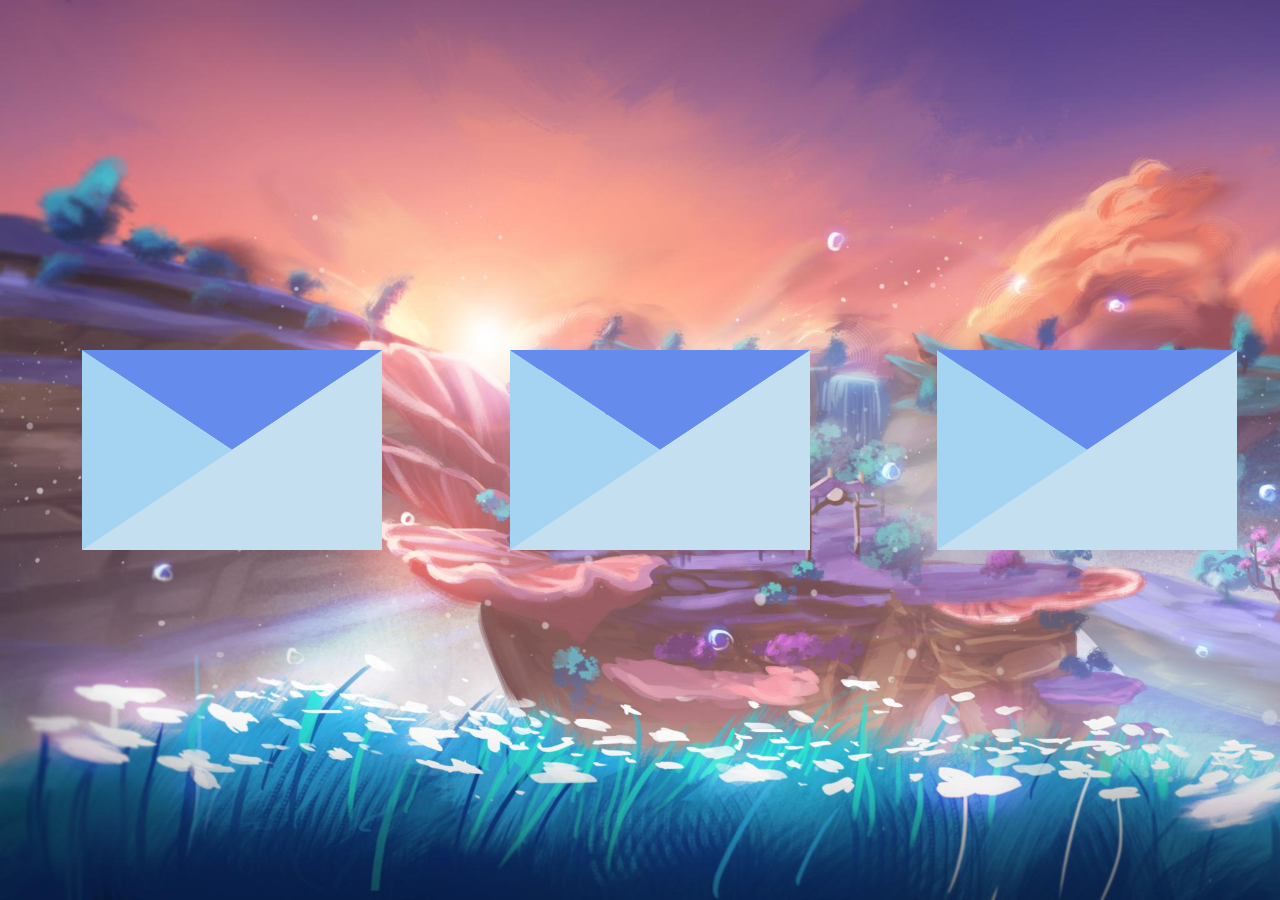
==== index.html @ d1605f96 "Add files via upload" ====
<!DOCTYPE html>
<html lang="en">
<head>
  <meta charset="UTF-8">
  <meta name="viewport" content="width=device-width, initial-scale=1.0">
  <title>Bootstrap Cards with Background Music</title>
  <!-- Bootstrap CSS -->
  <link rel="stylesheet" type="text/css" href="clocksStyle.css">
  <link href="https://cdn.jsdelivr.net/npm/bootstrap@5.3.0-alpha1/dist/css/bootstrap.min.css" rel="stylesheet">
  <!-- Custom CSS for background image -->
  <style>
    body {
      background-image: url('background.jpg');
      background-size: cover;
      background-repeat: no-repeat;
      background-attachment: fixed;
      color: #fff;
    }
  </style>
</head>
<body>
  <div class="container">
    <div class="row justify-content-between">
      <div class="col-md-3">
        <a href="/stringLetter.html" class="wrapper">
          <div class="lid one"></div>
          <div class="lid two"></div>
          <div class="envelope"></div>
          <div class="letter">
            <p>🧵🎀</p>
          </div>
        </a>
      </div>
      <div class="col-md-3">
        <a href="/youNme.html" class="wrapper">
          <div class="lid one"></div>
          <div class="lid two"></div>
          <div class="envelope"></div>
          <div class="letter">
            <p>🇲🇽❤️🇬🇧</p>
          </div>
        </a>
      </div>
      <div class="col-md-3">
        <a href="/mine.html" class="wrapper">
          <div class="lid one"></div>
          <div class="lid two"></div>
          <div class="envelope"></div>
          <div class="letter">
            <p>🖤🖤</p>
          </div>
        </a>
      </div>
    </div>
  </div>
</body>
</html>
---- clocksStyle.css ----
* {
    margin: 0;
    padding: 0;
    box-sizing: border-box;
  }
  
  body {
    height: 100vh;
    width: 100%;
    display: flex;
    justify-content: center;
    align-items: center;
    font-family: sans-serif;
    background-color: #3B4049;
  }
  
  .wrapper {
    height: 200px;
    width: 300px;
    background-color: #3760C9;
    position: relative;
    display: flex;
    justify-content: center;
    z-index: 0;
  }
  
  .lid {
    position: absolute;
    height: 100%;
    width: 100%;
    top: 0;
    left: 0;
    border-right: 150px solid transparent;
    border-bottom: 100px solid transparent;
    border-left: 150px solid transparent;
    transform-origin: top;
    transition: transform 0.25s linear;
  }
  
  /* Lid when closed */
  .lid.one {
    border-top: 100px solid #658ced;
    transform: rotateX(0deg);
    z-index: 3;
    transition-delay: 0.75s;
  }
  
  /* Lid when opened */
  .lid.two {
    border-top: 100px solid #3760C9;
    transform: rotateX(90deg);
    z-index: 1;
    transition-delay: 0.5s;
  }
  
  .envelope {
    position: absolute;
    height: 100%;
    width: 100%;
    top: 0;
    left: 0;
    border-top: 100px solid transparent;
    border-right: 150px solid #C4DFF0;
    border-bottom: 100px solid #C4DFF0;
    border-left: 150px solid #a4d4f2;
    z-index: 3;
  }
  
  .letter {
    position: absolute;
    top: 0;
    width: 80%;
    height: 80%;
    background-color: white;
    border-radius: 15px;
    z-index: 2;
    transition: 0.5s;
  }
  
  .letter p {
    text-align: center;
    font-size: 30px;
    margin-top: 30px;
    color: #3B4049;
  }
  
  .wrapper:hover .lid.one {
      transform: rotateX(90deg);
      transition-delay: 0s;
  }
  
  .wrapper:hover .lid.two {
      transform: rotateX(180deg);
      transition-delay: 0.25s;
  }
  
  .wrapper:hover .letter {
    transform: translateY(-50px);
    transition-delay: 0.5s;
  }
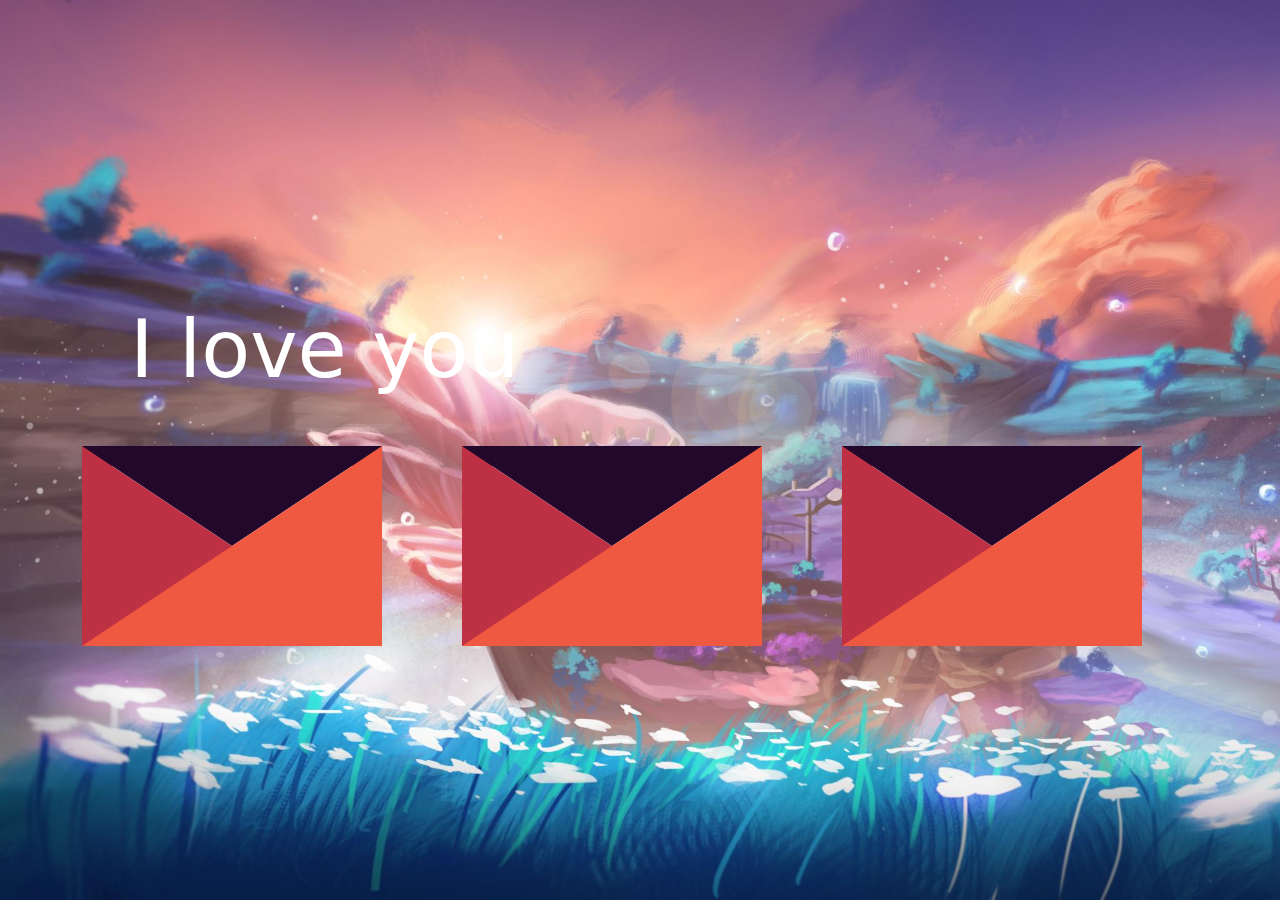
==== commit 7c78074b: "Add files via upload" ====
--- a/index.html
+++ b/index.html
@@ -1,57 +1,66 @@
 <!DOCTYPE html>
 <html lang="en">
-<head>
-  <meta charset="UTF-8">
-  <meta name="viewport" content="width=device-width, initial-scale=1.0">
-  <title>Bootstrap Cards with Background Music</title>
-  <!-- Bootstrap CSS -->
-  <link rel="stylesheet" type="text/css" href="clocksStyle.css">
-  <link href="https://cdn.jsdelivr.net/npm/bootstrap@5.3.0-alpha1/dist/css/bootstrap.min.css" rel="stylesheet">
-  <!-- Custom CSS for background image -->
-  <style>
-    body {
-      background-image: url('background.jpg');
-      background-size: cover;
-      background-repeat: no-repeat;
-      background-attachment: fixed;
-      color: #fff;
-    }
-  </style>
-</head>
-<body>
-  <div class="container">
-    <div class="row justify-content-between">
-      <div class="col-md-3">
-        <a href="/stringLetter.html" class="wrapper">
-          <div class="lid one"></div>
-          <div class="lid two"></div>
-          <div class="envelope"></div>
-          <div class="letter">
-            <p>🧵🎀</p>
+  <head>
+    <meta charset="UTF-8" />
+    <meta name="viewport" content="width=device-width, initial-scale=1.0" />
+    <title>Bootstrap Cards with Background Music</title>
+    <!-- Bootstrap CSS -->
+    <link rel="stylesheet" type="text/css" href="clocksStyle.css" />
+    <link
+      href="https://cdn.jsdelivr.net/npm/bootstrap@5.3.0-alpha1/dist/css/bootstrap.min.css"
+      rel="stylesheet"
+    />
+    <!-- Custom CSS for background image -->
+    <style>
+      body {
+        background-image: url("background.jpg");
+        background-size: cover;
+        background-repeat: no-repeat;
+        background-attachment: fixed;
+        color: #fff;
+      }
+    </style>
+  </head>
+  <body>
+    <div class="container">
+        <div class="row">
+            <h1 class="col-md-12 m-5">
+                <div class="display-1">I love you</div>
+            </h1>
           </div>
-        </a>
-      </div>
-      <div class="col-md-3">
-        <a href="/youNme.html" class="wrapper">
-          <div class="lid one"></div>
-          <div class="lid two"></div>
-          <div class="envelope"></div>
-          <div class="letter">
-            <p>🇲🇽❤️🇬🇧</p>
+          <div class="row justify-content-between">
+            <div class="col-md-4">
+              <a href="/stringLetter.html" class="wrapper">
+                <div class="lid one"></div>
+                <div class="lid two"></div>
+                <div class="envelope"></div>
+                <div class="letter">
+                  <p>🧵🎀</p>
+                </div>
+              </a>
+            </div>
+            <div class="col-md-4">
+              <a href="/youNme.html" class="wrapper">
+                <div class="lid one"></div>
+                <div class="lid two"></div>
+                <div class="envelope"></div>
+                <div class="letter">
+                  <p>🇲🇽❤️🇬🇧</p>
+                </div>
+              </a>
+            </div>
+            <div class="col-md-4">
+              <a href="/mine.html" class="wrapper">
+                <div class="lid one"></div>
+                <div class="lid two"></div>
+                <div class="envelope"></div>
+                <div class="letter">
+                  <p>🖤 🔞</p>
+                </div>
+              </a>
+            </div>
           </div>
-        </a>
-      </div>
-      <div class="col-md-3">
-        <a href="/mine.html" class="wrapper">
-          <div class="lid one"></div>
-          <div class="lid two"></div>
-          <div class="envelope"></div>
-          <div class="letter">
-            <p>🖤🖤</p>
-          </div>
-        </a>
-      </div>
+          
     </div>
-  </div>
-</body>
+  </body>
 </html>
--- a/clocksStyle.css
+++ b/clocksStyle.css
@@ -17,7 +17,7 @@
   .wrapper {
     height: 200px;
     width: 300px;
-    background-color: #3760C9;
+    background-color: #191919;
     position: relative;
     display: flex;
     justify-content: center;
@@ -39,7 +39,7 @@
   
   /* Lid when closed */
   .lid.one {
-    border-top: 100px solid #658ced;
+    border-top: 100px solid #22092C;
     transform: rotateX(0deg);
     z-index: 3;
     transition-delay: 0.75s;
@@ -47,7 +47,7 @@
   
   /* Lid when opened */
   .lid.two {
-    border-top: 100px solid #3760C9;
+    border-top: 100px solid #872341;
     transform: rotateX(90deg);
     z-index: 1;
     transition-delay: 0.5s;
@@ -60,9 +60,9 @@
     top: 0;
     left: 0;
     border-top: 100px solid transparent;
-    border-right: 150px solid #C4DFF0;
-    border-bottom: 100px solid #C4DFF0;
-    border-left: 150px solid #a4d4f2;
+    border-right: 150px solid #F05941;
+    border-bottom: 100px solid #F05941;
+    border-left: 150px solid #BE3144;
     z-index: 3;
   }
   
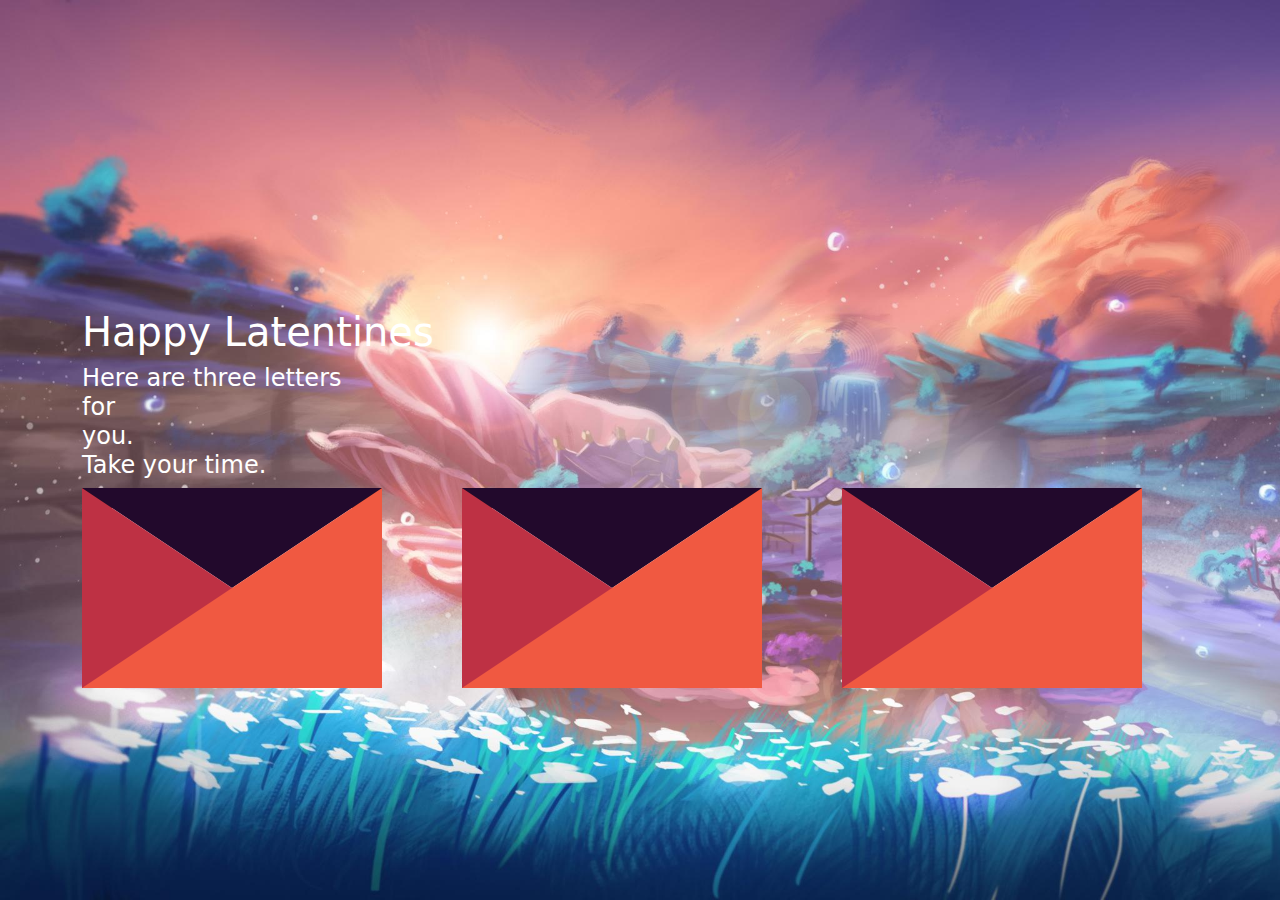
==== commit f0caad66: "Add files via upload" ====
--- a/index.html
+++ b/index.html
@@ -3,7 +3,7 @@
   <head>
     <meta charset="UTF-8" />
     <meta name="viewport" content="width=device-width, initial-scale=1.0" />
-    <title>Bootstrap Cards with Background Music</title>
+    <title>Love you</title>
     <!-- Bootstrap CSS -->
     <link rel="stylesheet" type="text/css" href="clocksStyle.css" />
     <link
@@ -22,15 +22,24 @@
     </style>
   </head>
   <body>
+    <audio autoplay loop>
+        <source src="A Tranquil Town.mp3" type="audio/mpeg">
+        Your browser does not support the audio element.
+      </audio>
     <div class="container">
         <div class="row">
             <h1 class="col-md-12 m-5">
-                <div class="display-1">I love you</div>
+                <h1 class="genshin">Happy Latentines</h1>
             </h1>
+            <h4>Here are three letters <br> for 
+                <br>
+                you.
+                <br>Take your time.</h4>
+            <br>
           </div>
           <div class="row justify-content-between">
             <div class="col-md-4">
-              <a href="/stringLetter.html" class="wrapper">
+              <a href="./stringLetter.html" class="wrapper">
                 <div class="lid one"></div>
                 <div class="lid two"></div>
                 <div class="envelope"></div>
@@ -40,7 +49,7 @@
               </a>
             </div>
             <div class="col-md-4">
-              <a href="/youNme.html" class="wrapper">
+              <a href="./youNme.html" class="wrapper">
                 <div class="lid one"></div>
                 <div class="lid two"></div>
                 <div class="envelope"></div>
@@ -50,7 +59,7 @@
               </a>
             </div>
             <div class="col-md-4">
-              <a href="/mine.html" class="wrapper">
+              <a href="./mine.html" class="wrapper">
                 <div class="lid one"></div>
                 <div class="lid two"></div>
                 <div class="envelope"></div>
